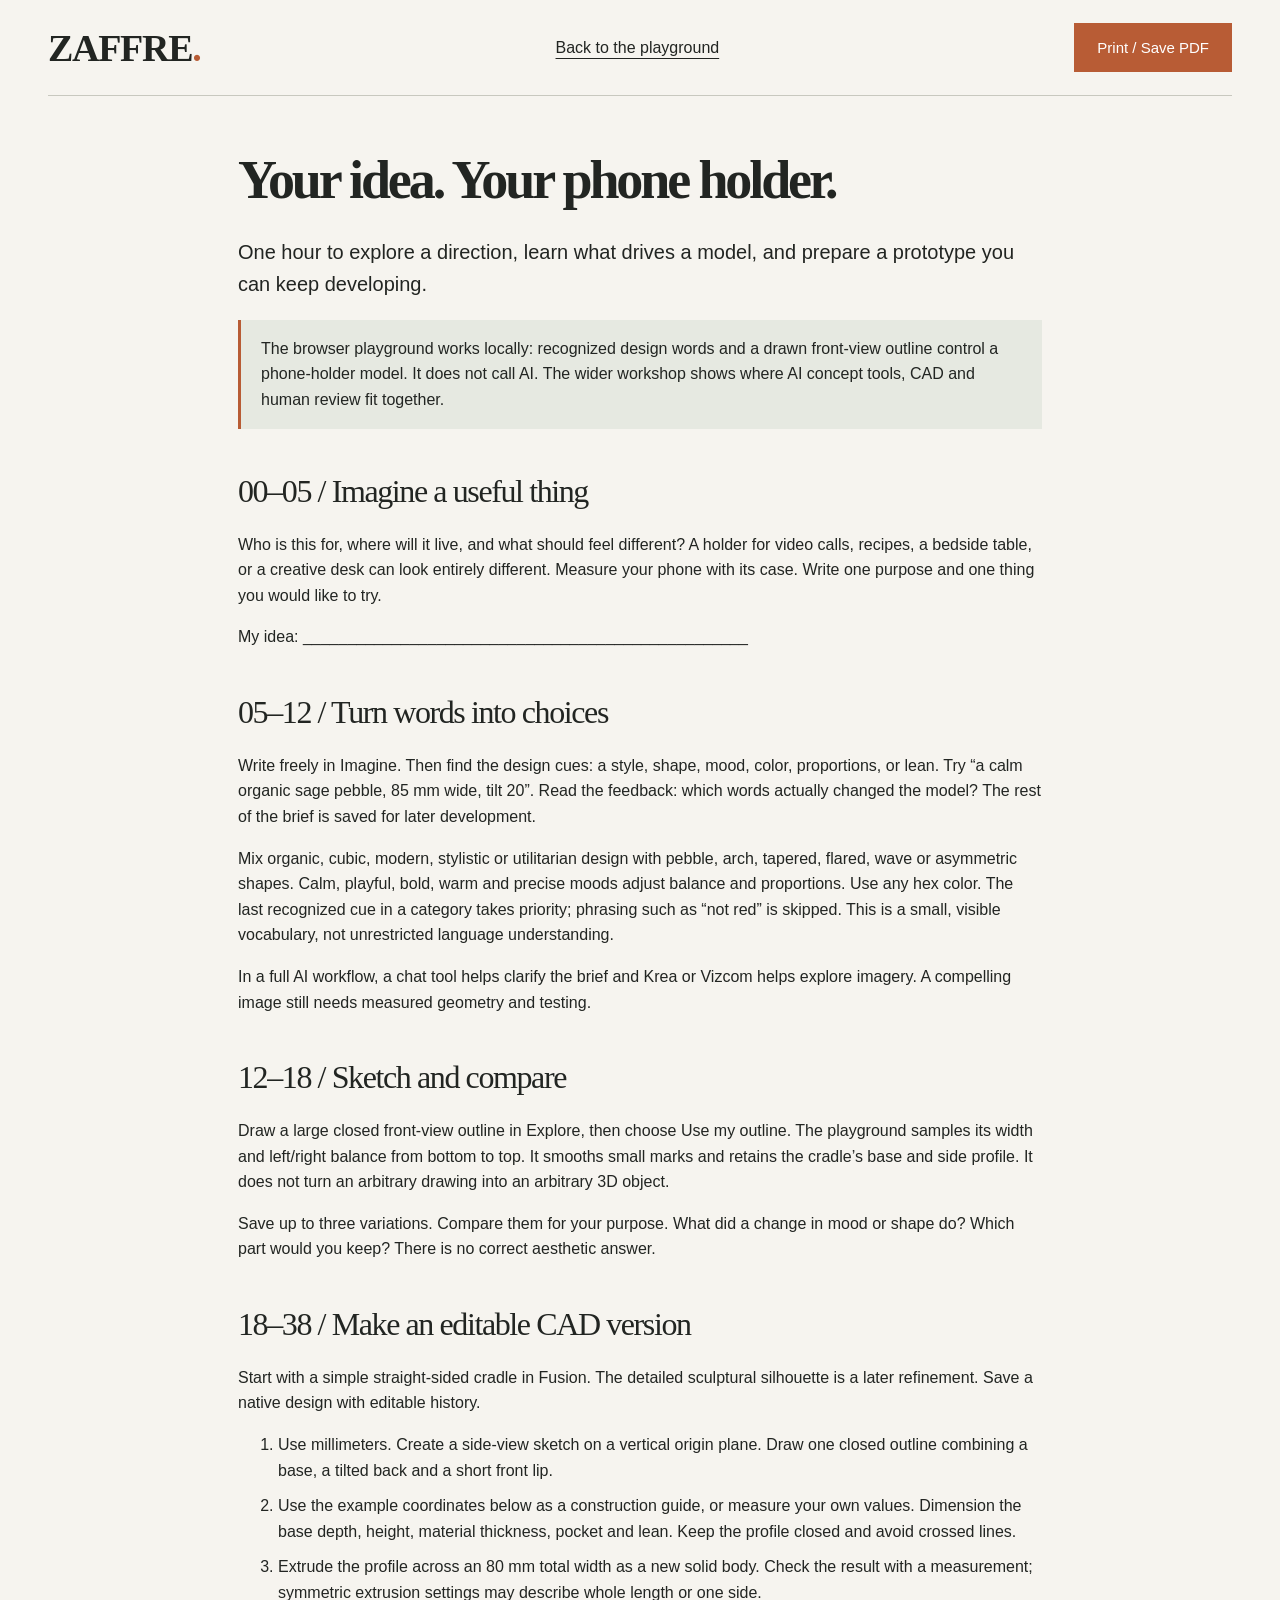
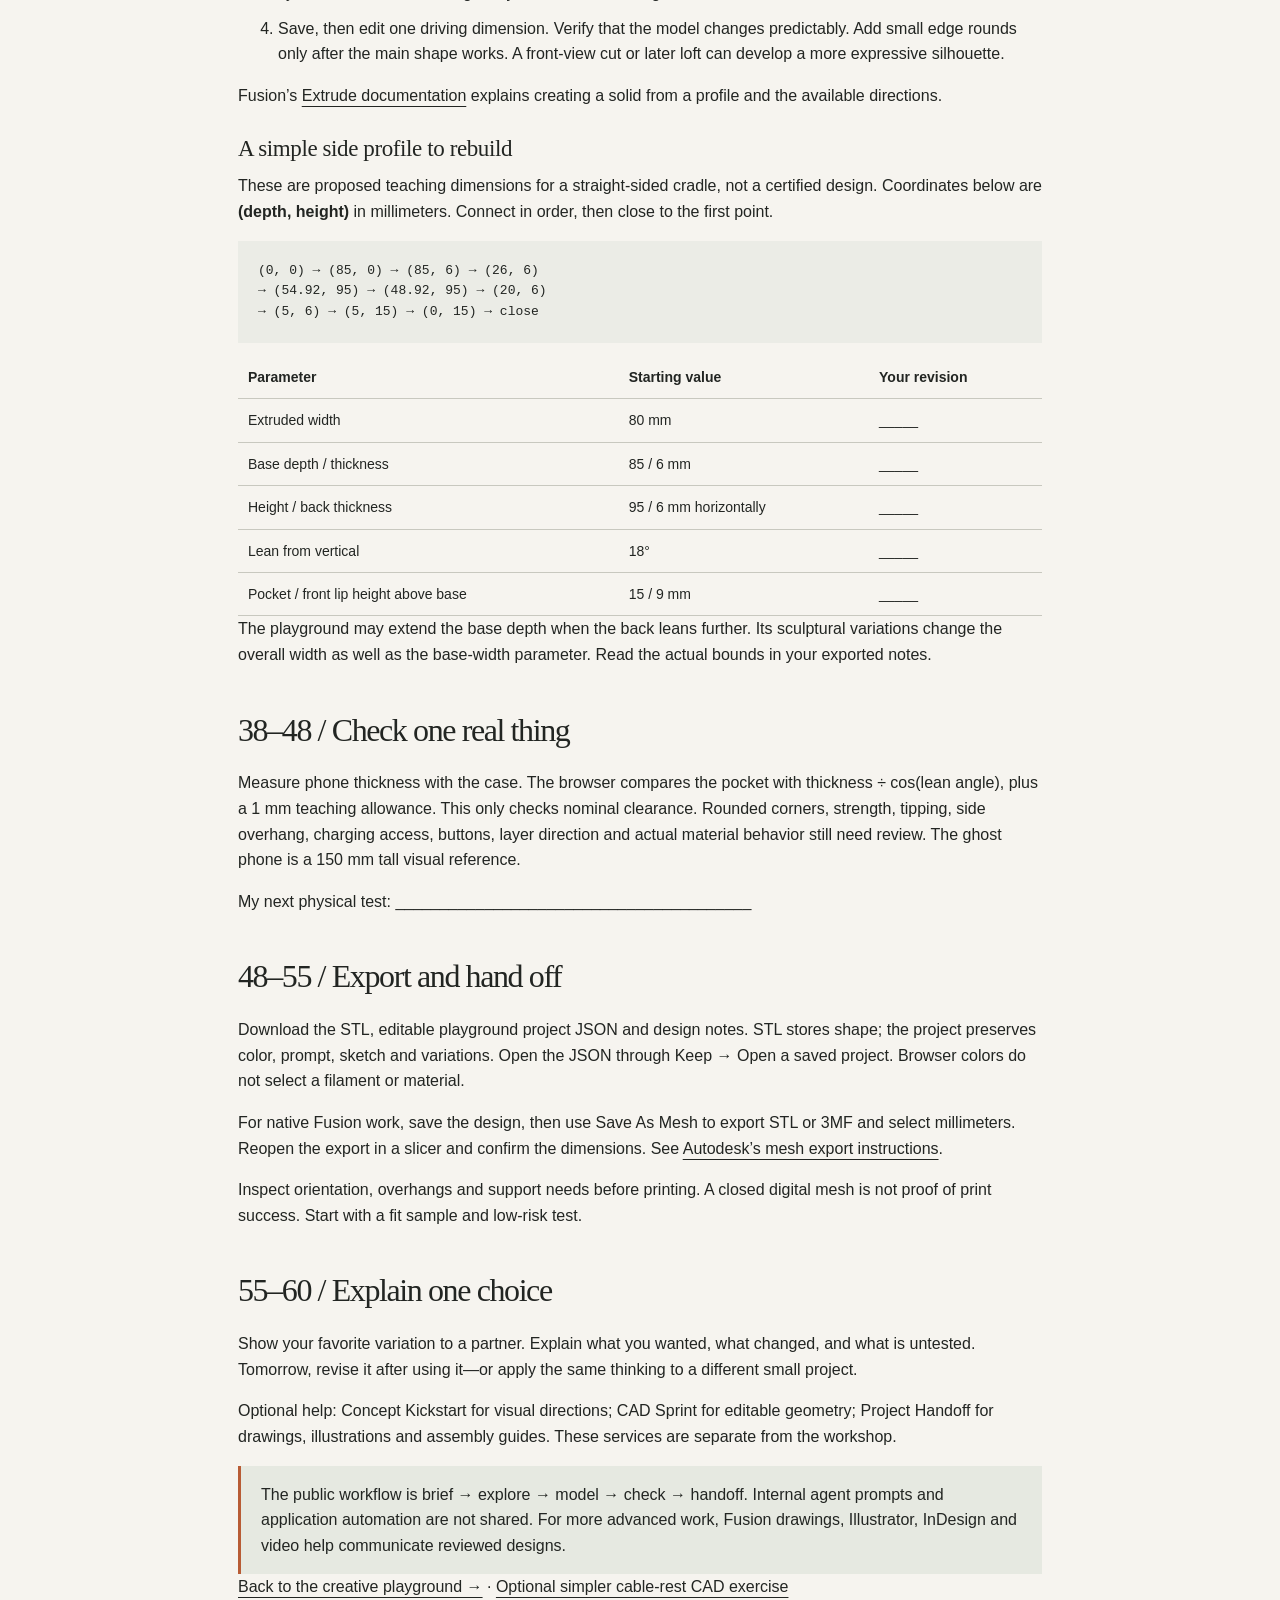
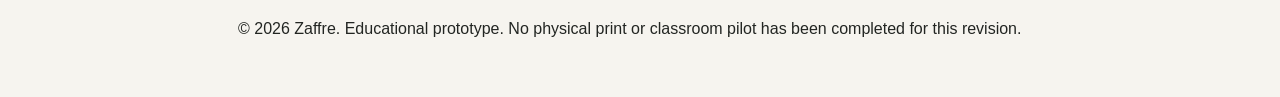
==== phone-holder-guide.html @ 26400d18 "Turn the Zaffre studio into a creative phone-holder playground Replace the cable-rest activity with " ====
<!doctype html><html lang="en"><head><meta charset="utf-8"><meta name="viewport" content="width=device-width,initial-scale=1"><title>Zaffre / Your phone-holder guide</title><link rel="stylesheet" href="styles.css"><link rel="icon" href="favicon.svg"></head><body><header class="site-header wrap"><a class="brand" href="index.html">ZAFFRE<span>.</span></a><a href="studio.html">Back to the playground</a><button class="button" onclick="window.print()">Print / Save PDF</button></header><main class="workbook"><h1>Your idea. Your phone holder.</h1><p class="intro">One hour to explore a direction, learn what drives a model, and prepare a prototype you can keep developing.</p><div class="note">The browser playground works locally: recognized design words and a drawn front-view outline control a phone-holder model. It does not call AI. The wider workshop shows where AI concept tools, CAD and human review fit together.</div>
<h2>00–05 / Imagine a useful thing</h2><p>Who is this for, where will it live, and what should feel different? A holder for video calls, recipes, a bedside table, or a creative desk can look entirely different. Measure your phone with its case. Write one purpose and one thing you would like to try.</p><p>My idea: __________________________________________________</p>
<h2>05–12 / Turn words into choices</h2><p>Write freely in Imagine. Then find the design cues: a style, shape, mood, color, proportions, or lean. Try “a calm organic sage pebble, 85 mm wide, tilt 20”. Read the feedback: which words actually changed the model? The rest of the brief is saved for later development.</p><p>Mix organic, cubic, modern, stylistic or utilitarian design with pebble, arch, tapered, flared, wave or asymmetric shapes. Calm, playful, bold, warm and precise moods adjust balance and proportions. Use any hex color. The last recognized cue in a category takes priority; phrasing such as “not red” is skipped. This is a small, visible vocabulary, not unrestricted language understanding.</p><p>In a full AI workflow, a chat tool helps clarify the brief and Krea or Vizcom helps explore imagery. A compelling image still needs measured geometry and testing.</p>
<h2>12–18 / Sketch and compare</h2><p>Draw a large closed front-view outline in Explore, then choose Use my outline. The playground samples its width and left/right balance from bottom to top. It smooths small marks and retains the cradle’s base and side profile. It does not turn an arbitrary drawing into an arbitrary 3D object.</p><p>Save up to three variations. Compare them for your purpose. What did a change in mood or shape do? Which part would you keep? There is no correct aesthetic answer.</p>
<h2>18–38 / Make an editable CAD version</h2><p>Start with a simple straight-sided cradle in Fusion. The detailed sculptural silhouette is a later refinement. Save a native design with editable history.</p><ol><li>Use millimeters. Create a side-view sketch on a vertical origin plane. Draw one closed outline combining a base, a tilted back and a short front lip.</li><li>Use the example coordinates below as a construction guide, or measure your own values. Dimension the base depth, height, material thickness, pocket and lean. Keep the profile closed and avoid crossed lines.</li><li>Extrude the profile across an 80 mm total width as a new solid body. Check the result with a measurement; symmetric extrusion settings may describe whole length or one side.</li><li>Save, then edit one driving dimension. Verify that the model changes predictably. Add small edge rounds only after the main shape works. A front-view cut or later loft can develop a more expressive silhouette.</li></ol><p>Fusion’s <a href="https://help.autodesk.com/cloudhelp/ENU/Fusion-Model/files/SLD-EXTRUDE-SOLID.htm">Extrude documentation</a> explains creating a solid from a profile and the available directions.</p>
<h3>A simple side profile to rebuild</h3><p>These are proposed teaching dimensions for a straight-sided cradle, not a certified design. Coordinates below are <strong>(depth, height)</strong> in millimeters. Connect in order, then close to the first point.</p><pre>(0, 0) → (85, 0) → (85, 6) → (26, 6)
→ (54.92, 95) → (48.92, 95) → (20, 6)
→ (5, 6) → (5, 15) → (0, 15) → close</pre><table><tr><th>Parameter</th><th>Starting value</th><th>Your revision</th></tr><tr><td>Extruded width</td><td>80 mm</td><td>_____</td></tr><tr><td>Base depth / thickness</td><td>85 / 6 mm</td><td>_____</td></tr><tr><td>Height / back thickness</td><td>95 / 6 mm horizontally</td><td>_____</td></tr><tr><td>Lean from vertical</td><td>18°</td><td>_____</td></tr><tr><td>Pocket / front lip height above base</td><td>15 / 9 mm</td><td>_____</td></tr></table><p>The playground may extend the base depth when the back leans further. Its sculptural variations change the overall width as well as the base-width parameter. Read the actual bounds in your exported notes.</p>
<h2>38–48 / Check one real thing</h2><p>Measure phone thickness with the case. The browser compares the pocket with thickness ÷ cos(lean angle), plus a 1 mm teaching allowance. This only checks nominal clearance. Rounded corners, strength, tipping, side overhang, charging access, buttons, layer direction and actual material behavior still need review. The ghost phone is a 150 mm tall visual reference.</p><p>My next physical test: ________________________________________</p>
<h2>48–55 / Export and hand off</h2><p>Download the STL, editable playground project JSON and design notes. STL stores shape; the project preserves color, prompt, sketch and variations. Open the JSON through Keep → Open a saved project. Browser colors do not select a filament or material.</p><p>For native Fusion work, save the design, then use Save As Mesh to export STL or 3MF and select millimeters. Reopen the export in a slicer and confirm the dimensions. See <a href="https://help.autodesk.com/cloudhelp/ENU/Fusion-Mesh/files/MESH-SAVE-AS-MESH.htm">Autodesk’s mesh export instructions</a>.</p><p>Inspect orientation, overhangs and support needs before printing. A closed digital mesh is not proof of print success. Start with a fit sample and low-risk test.</p>
<h2>55–60 / Explain one choice</h2><p>Show your favorite variation to a partner. Explain what you wanted, what changed, and what is untested. Tomorrow, revise it after using it—or apply the same thinking to a different small project.</p><p>Optional help: Concept Kickstart for visual directions; CAD Sprint for editable geometry; Project Handoff for drawings, illustrations and assembly guides. These services are separate from the workshop.</p><div class="note">The public workflow is brief → explore → model → check → handoff. Internal agent prompts and application automation are not shared. For more advanced work, Fusion drawings, Illustrator, InDesign and video help communicate reviewed designs.</div><p><a href="studio.html">Back to the creative playground →</a> · <a href="workbook.html">Optional simpler cable-rest CAD exercise</a></p><p>© 2026 Zaffre. Educational prototype. No physical print or classroom pilot has been completed for this revision.</p></main></body></html>
---- styles.css ----
:root{--paper:#f6f4ef;--ink:#222522;--copper:#b85c35;--sage:#e6e9e1;--muted:#61655e;--line:#c8c8bf;--serif:Georgia,'Times New Roman',serif;--sans:Arial,Helvetica,sans-serif}*{box-sizing:border-box}html{scroll-behavior:smooth;scroll-padding-top:25px}body{margin:0;background:var(--paper);color:var(--ink);font:16px/1.6 var(--sans)}a{color:inherit;text-underline-offset:5px}button,input,textarea,select{font:inherit}button,a,input,summary,textarea,select{-webkit-tap-highlight-color:transparent}button{cursor:pointer}button:focus-visible,a:focus-visible,summary:focus-visible,input:focus-visible,textarea:focus-visible,select:focus-visible{outline:3px solid var(--copper);outline-offset:5px}button{color:inherit}img,svg{max-width:100%}.wrap{width:min(1320px,calc(100% - 96px));margin-inline:auto}.site-header{display:flex;align-items:center;justify-content:space-between;gap:25px;min-height:96px;border-bottom:1px solid var(--line)}.brand{font:700 38px/1 var(--serif);letter-spacing:-1.3px;text-decoration:none}.brand span{color:var(--copper)}nav{display:flex;gap:38px}nav a{text-decoration:none;font-size:15px}.button{display:inline-flex;gap:22px;align-items:center;justify-content:center;background:var(--copper);border:1px solid var(--copper);color:white;padding:14px 22px;text-decoration:none;line-height:1.3;font-size:15px;min-height:49px;transition:background .15s}.button:hover{background:#984624;border-color:#984624}.button.outline{color:var(--copper);background:transparent}.button.outline:hover{background:#ebe0d7}.actions{display:flex;gap:14px;flex-wrap:wrap}h1,h2,h3,p{margin-top:0}h1,h2,h3{font-family:var(--serif);line-height:1.09}h1{font-size:clamp(48px,5vw,76px);letter-spacing:-3.1px;margin-bottom:26px}h2{font-size:clamp(36px,3.2vw,50px);font-weight:400;letter-spacing:-1.4px;margin-bottom:23px}h3{font-size:25px;font-weight:400;letter-spacing:-.4px;margin-bottom:12px}.hero{display:grid;grid-template-columns:1fr 1.03fr;gap:48px;align-items:center;padding-block:66px 58px}.lead{font-size:19px;line-height:1.6;max-width:52ch}.hero-copy .lead{max-width:40ch;margin-bottom:30px}.meta{font-size:12px;letter-spacing:1.4px;color:var(--muted);margin:24px 0 0}.project-preview{margin:0;background:var(--sage);padding:24px 28px 20px;scroll-margin-top:30px}.diagram-top{display:flex;justify-content:space-between;gap:10px;font-size:10px;letter-spacing:1.2px;color:#5c6459}.project-preview svg{display:block;width:100%;height:auto;min-height:220px}.sliders{display:grid;grid-template-columns:1fr 1fr;gap:28px}.sliders label{display:grid;grid-template-columns:1fr auto;font-size:13px;gap:8px}.sliders output{font-variant-numeric:tabular-nums;color:var(--muted)}input[type=range]{grid-column:1/-1;width:100%;accent-color:var(--copper);height:25px;margin:0}.project-preview figcaption{font-size:12px;margin-top:15px;color:#4b5347}.preview-links{display:flex;justify-content:space-between;gap:10px;margin-top:10px}.text-button{background:transparent;border:0;color:var(--copper);padding:8px 0;font-size:13px;text-decoration:underline;text-underline-offset:4px}.outcomes{border-top:1px solid var(--line);padding-top:34px;padding-bottom:35px}.outcomes h2{font-size:36px}.outcome-grid{display:grid;grid-template-columns:repeat(3,1fr);margin-top:30px}.outcome-grid article{display:flex;gap:21px;padding:0 28px;border-right:1px solid var(--line)}.outcome-grid article:first-child{padding-left:0}.outcome-grid article:last-child{border-right:0;padding-right:0}.outcome-grid p{font-size:15px;color:var(--muted);margin:0}.line-icon{color:var(--copper);font:30px/1.3 var(--serif);padding-top:3px}.section{padding-block:90px}.agenda{display:grid;grid-template-columns:.72fr 1.7fr;gap:72px}.section-intro>p:not(.serif-intro){color:var(--muted);font-size:15px;max-width:30ch}.accent-rule{height:2px;width:42px;background:var(--copper);margin:28px 0}.serif-intro{font-family:var(--serif);font-size:30px;line-height:1.25}.serif-intro.small{font-size:24px;max-width:35ch}.text-link{display:inline-block;font-size:15px;text-decoration:none;border-bottom:1px solid var(--copper);padding-bottom:3px}.agenda-heading,.agenda summary{display:grid;grid-template-columns:70px 1.4fr 1fr;gap:17px}.agenda-heading{font-size:10px;letter-spacing:1.2px;padding:0 27px 15px 0}.agenda details{border-top:1px solid var(--line)}.agenda details:last-child{border-bottom:1px solid var(--line)}summary{list-style:none;cursor:pointer;position:relative;padding:22px 28px 22px 0;line-height:1.35}summary::-webkit-details-marker{display:none}summary:after{content:'+';position:absolute;right:0;top:50%;transform:translateY(-50%);font-size:24px;font-weight:300;color:var(--copper)}details[open]>summary:after{content:'−'}.time{font-size:13px;padding-top:3px;font-variant-numeric:tabular-nums}.row-title{font-family:var(--serif);font-size:20px}.row-output{font-size:13px;align-self:center;color:var(--muted)}.details-body{padding:0 35px 17px 87px;font-size:14px;color:var(--muted)}.details-body p:last-child{margin-bottom:0}.process-band{background:var(--ink);color:var(--paper);padding-block:75px}.process-layout{display:grid;grid-template-columns:.9fr 1.5fr;gap:80px}.process-layout h2{font-size:43px}.light{color:var(--paper)}.process-rail{display:flex;justify-content:space-between;list-style:none;padding:0;margin:0 0 38px;gap:16px}.process-rail li{position:relative;text-align:center;font:20px/1.4 var(--serif);flex:1}.process-rail li:not(:last-child):after{content:'→';position:absolute;right:-17px;top:13px;color:#c7cabc}.process-rail span{display:flex;align-items:center;justify-content:center;width:50px;height:50px;margin:0 auto 12px;border:1px solid #b8c0ad;border-radius:50%;font:12px var(--sans);color:var(--sage)}.responsibilities{display:grid;grid-template-columns:1fr 1fr;gap:25px}.responsibilities>div+div{border-left:1px solid #62685e;padding-left:25px}.responsibilities h3{font:11px/1.5 var(--sans);letter-spacing:1px}.responsibilities ul{list-style:none;padding:0;margin:12px 0 0;font-size:14px;color:#d2d5cd}.responsibilities li{margin-bottom:7px}.process-note{font-size:12px;color:#bdc2b7;margin:25px 0 0}.services>.accent-rule{margin-top:0}.services>.lead{max-width:none;color:var(--muted);font-size:17px}.service-list{margin-top:36px}.service-list details{border-bottom:1px solid var(--line)}.service-list summary{display:grid;grid-template-columns:65px .85fr 1.55fr 80px;gap:28px;align-items:center;padding:26px 0}.service-list summary:after{display:none}.service-number{color:var(--copper);font:38px var(--serif);border-right:1px solid var(--line)}.service-list h3{margin:0;font-size:27px}.service-list summary p{margin:0;font-size:15px}.explore{color:var(--copper);font-size:14px}.explore:after{content:' ↗'}.service-expanded{padding:0 110px 22px 93px;color:var(--muted);font-size:15px;max-width:1000px}.scope-note{text-align:right;color:var(--muted);font-size:12px;margin:18px 0 0}.resource-band{background:var(--sage);padding-block:60px}.resources-layout{display:grid;grid-template-columns:.85fr 1.5fr;gap:60px;align-items:center}.setup-list{display:grid;grid-template-columns:repeat(4,1fr);gap:15px;list-style:none;padding:0;margin:0 0 25px}.setup-list li{border-left:1px solid #bcc4b5;padding-left:18px;font-size:14px;line-height:1.4}.setup-list span{display:block;font:24px var(--serif);color:var(--copper);margin-bottom:10px}.resources-layout p{font-size:14px;color:#50584c}.faq{display:grid;grid-template-columns:.85fr 1.5fr;gap:60px}.faq .accent-rule{margin-top:0}.faq details{border-bottom:1px solid var(--line);font-size:15px}.faq summary{padding-block:19px}.faq details p{color:var(--muted);font-size:14px;padding-right:30px}.footer{background:var(--ink);color:var(--paper);padding:55px 0 20px}.footer-layout{display:flex;justify-content:space-between;gap:50px}.footer h2{font-size:34px}.footer-layout>div+div{border-left:1px solid #64685d;padding-left:60px;min-width:240px}.footer p{font-size:14px;color:#c1c6ba;margin-top:16px}.footer a:not(.brand){font-size:13px}.footer-small{display:flex;justify-content:space-between;gap:20px;border-top:1px solid #51574d;margin-top:45px;padding-top:17px;font-size:11px;color:#b9bfb2}.footer-small a{font-size:11px!important}dialog{color:var(--ink);background:var(--paper);border:1px solid var(--line);padding:42px;width:min(650px,calc(100% - 32px));max-height:90vh;overflow:auto}dialog::backdrop{background:rgb(24 29 22 / .65)}dialog h2{font-size:36px;padding-right:28px}dialog>p{font-size:14px;color:var(--muted)}.close{position:absolute;right:15px;top:8px;border:0;background:none;font-size:34px}form label{display:block;margin-bottom:16px;font-size:13px}form input,form select,form textarea{display:block;width:100%;margin-top:7px;border:1px solid #aeb5a8;background:#fff;padding:10px 12px;color:var(--ink);border-radius:0}form textarea{resize:vertical}.form-pair{display:grid;grid-template-columns:1fr 1fr;gap:18px}#inquiry-status{font-size:13px;margin:16px 0 0}.skip{position:fixed;left:15px;top:-70px;z-index:100;background:var(--ink);color:#fff;padding:12px}.skip:focus{top:12px}.sr-only{position:absolute;width:1px;height:1px;padding:0;margin:-1px;overflow:hidden;clip:rect(0,0,0,0);white-space:nowrap;border:0}.modal-open{overflow:hidden}.workbook{max-width:860px;margin:55px auto;padding:0 28px}.workbook h1{font-size:54px}.workbook h2{font-size:32px;margin-top:45px}.workbook h3{font-size:23px;margin-top:28px}.workbook .intro{font-size:20px}.workbook li{margin-bottom:10px}.workbook table{border-collapse:collapse;width:100%;font-size:14px}.workbook th,.workbook td{text-align:left;border-bottom:1px solid var(--line);padding:10px}.workbook .note{border-left:3px solid var(--copper);padding:16px 20px;background:var(--sage)}.workbook code,.workbook pre{font:13px/1.6 Consolas,monospace;background:#ebece6}.workbook pre{padding:20px;white-space:pre-wrap}.workbook .checklist{list-style:none;padding:0}.workbook .checklist input{margin-right:10px;accent-color:var(--copper)}.workbook .write-line{border-bottom:1px solid var(--line);min-height:45px}.workbook .source-list{font-size:13px;overflow-wrap:anywhere}
@media(min-width:1550px){.hero{gap:65px}}@media(max-width:1100px){.wrap{width:calc(100% - 56px)}.hero{gap:30px;padding-top:45px}h1{font-size:56px}.project-preview{padding:20px}.agenda{gap:35px;grid-template-columns:.65fr 1.6fr}.agenda summary,.agenda-heading{grid-template-columns:59px 1.4fr .9fr;gap:12px}.details-body{padding-left:71px}.process-layout{gap:40px}.service-list summary{grid-template-columns:50px .8fr 1.2fr 60px;gap:20px}.resources-layout,.faq{gap:35px}.outcome-grid article{padding-inline:20px;gap:14px}.outcome-grid h3{font-size:22px}}@media(max-width:780px){.wrap{width:calc(100% - 40px)}.site-header{min-height:80px;flex-wrap:wrap;gap:15px;padding-block:18px}.brand{font-size:31px}.site-header nav{order:3;width:100%;justify-content:space-between;gap:15px;border-top:1px solid var(--line);padding-top:14px}.site-header>.button{padding:11px 14px;font-size:12px;min-height:40px;gap:10px}nav a{font-size:13px}.hero{grid-template-columns:1fr;gap:32px;padding-top:40px;padding-bottom:36px}h1{font-size:52px;letter-spacing:-2px}.desktop-break{display:none}.hero-copy .lead{font-size:17px;max-width:42ch}.hero .actions .button{padding:13px 18px;font-size:13px;gap:14px}.meta{font-size:10px;letter-spacing:.8px}.project-preview{padding:22px}.project-preview svg{min-height:0}.outcomes h2{font-size:32px}.outcome-grid{grid-template-columns:1fr;margin-top:24px}.outcome-grid article,.outcome-grid article:first-child,.outcome-grid article:last-child{border:0;border-top:1px solid var(--line);padding:22px 0}.outcome-grid article:last-child{padding-bottom:0}.section{padding-block:55px}.agenda{grid-template-columns:1fr;gap:30px}.section-intro h2 br,.serif-intro br{display:none}.section-intro>p:not(.serif-intro){max-width:45ch}.section-intro h2{font-size:38px}.serif-intro{font-size:25px}.accent-rule{margin-block:20px}.agenda-heading{display:none}.agenda summary{grid-template-columns:60px 1fr;gap:5px 12px;padding-block:19px}.row-title{font-size:20px}.row-output{grid-column:2}.details-body{padding-left:72px;font-size:13px}.process-band{padding-block:50px}.process-layout{grid-template-columns:1fr;gap:35px}.process-layout h2{font-size:37px}.process-rail{gap:10px}.process-rail li{font-size:15px}.process-rail li:not(:last-child):after{right:-13px;font-size:15px}.process-rail span{width:42px;height:42px}.responsibilities{gap:16px}.responsibilities>div+div{padding-left:16px}.responsibilities li{font-size:12px}.services h2{font-size:37px}.service-list summary{grid-template-columns:40px 1fr 65px;gap:12px}.service-list h3{font-size:25px}.service-list summary p{grid-column:2/4;font-size:14px}.service-number{grid-row:1/3;align-self:start;font-size:32px;border:0}.explore{grid-column:3;grid-row:1;font-size:12px}.service-expanded{padding:0 0 20px 52px;font-size:14px}.resources-layout,.faq{grid-template-columns:1fr;gap:22px}.resources-layout h2{font-size:37px}.resources-layout h2 br{display:none}.setup-list{grid-template-columns:repeat(2,1fr);gap:23px}.resource-band{padding-block:45px}.resources-layout .actions{gap:12px}.resources-layout .button{font-size:13px;padding:13px 16px}.footer-layout{flex-direction:column;gap:35px}.footer-layout>div+div{border-left:0;border-top:1px solid #51574d;padding:25px 0 0}.footer h2{font-size:31px}.footer-small{flex-direction:column;gap:8px;margin-top:30px}dialog{padding:30px 22px}dialog h2{font-size:30px}.form-pair{grid-template-columns:1fr;gap:0}.workbook{margin-top:35px;padding-inline:20px}.workbook h1{font-size:42px}.workbook table{font-size:12px}.workbook th,.workbook td{padding:8px 5px}}
@media(prefers-reduced-motion:reduce){html{scroll-behavior:auto}*{transition:none!important}}@media print{.site-header,footer,.print-hide{display:none!important}.workbook{margin:0;max-width:none;padding:0}body{background:white;color:black;font-size:11pt}.workbook h1{font-size:28pt}.workbook h2{font-size:20pt;break-after:avoid}.workbook h3{break-after:avoid}.workbook p,.workbook li{orphans:3;widows:3}.workbook .note,table,pre{break-inside:avoid}a{color:black}button{display:none}}
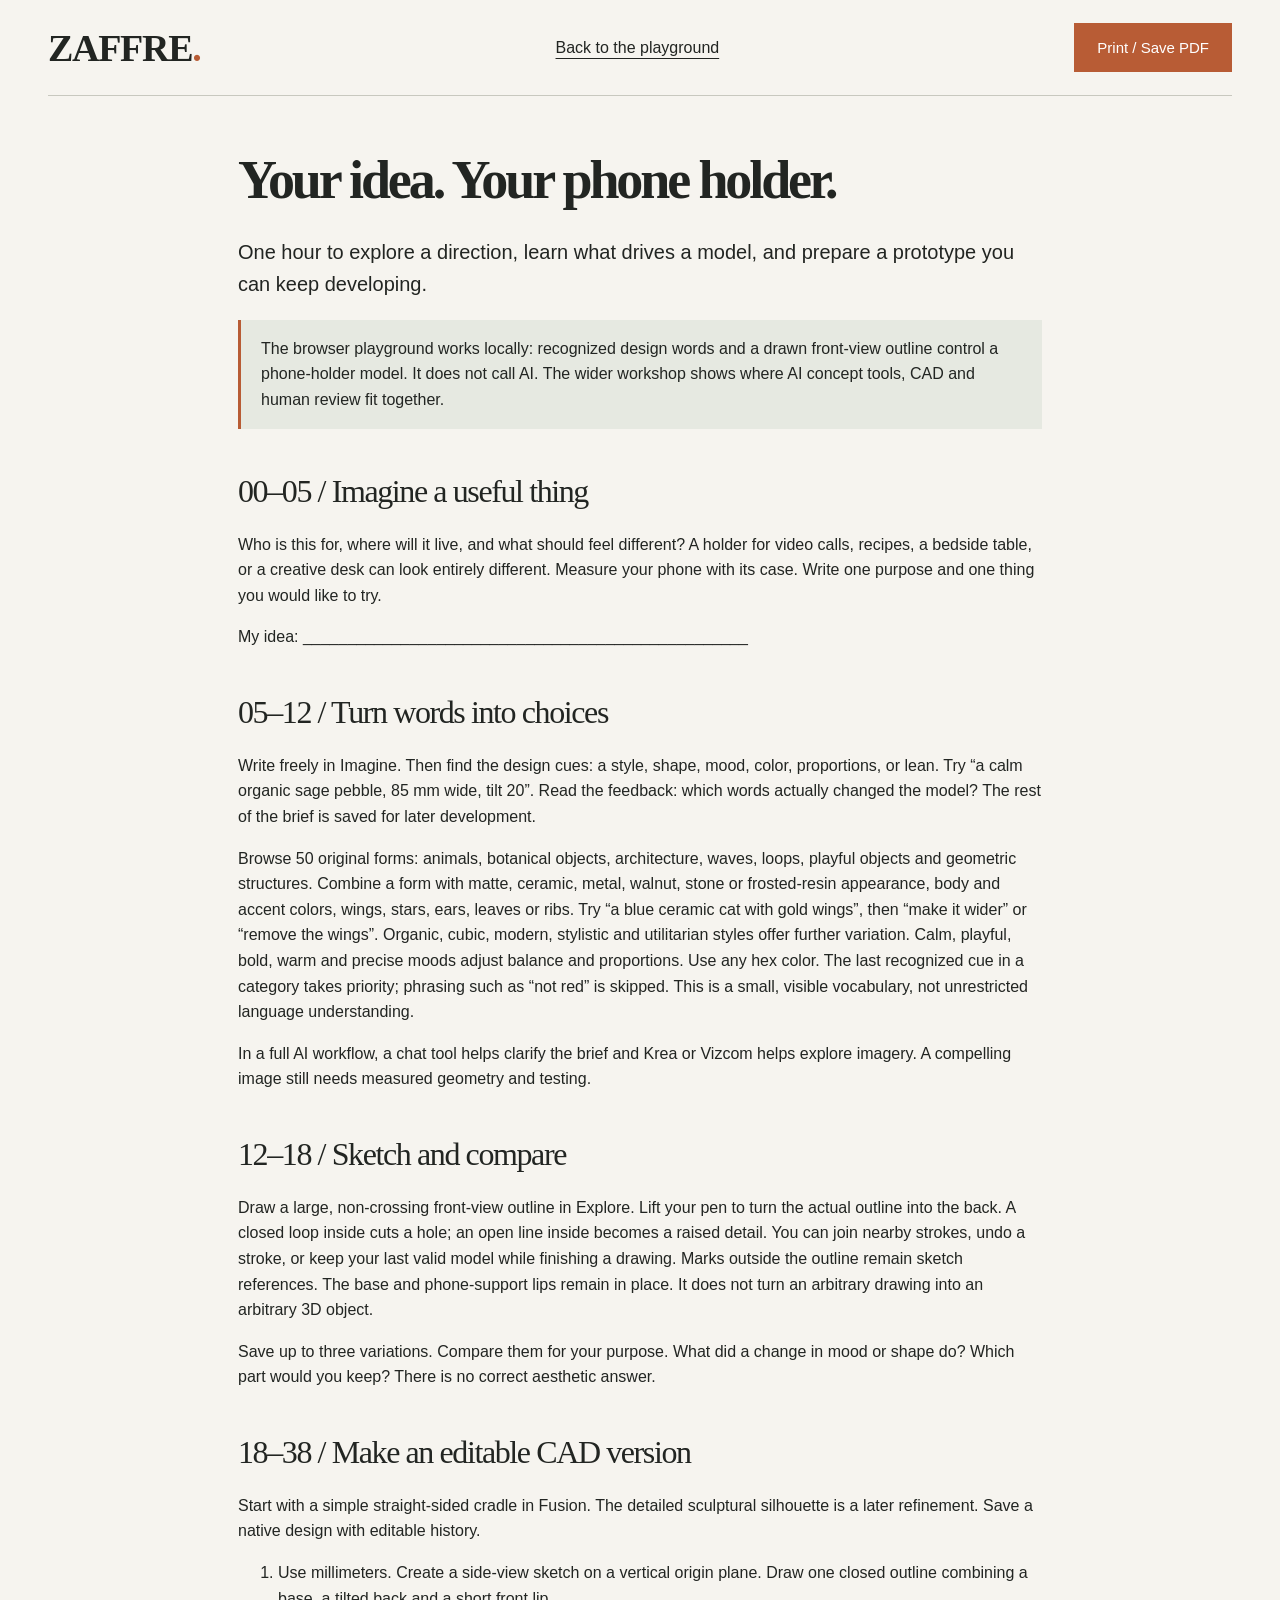
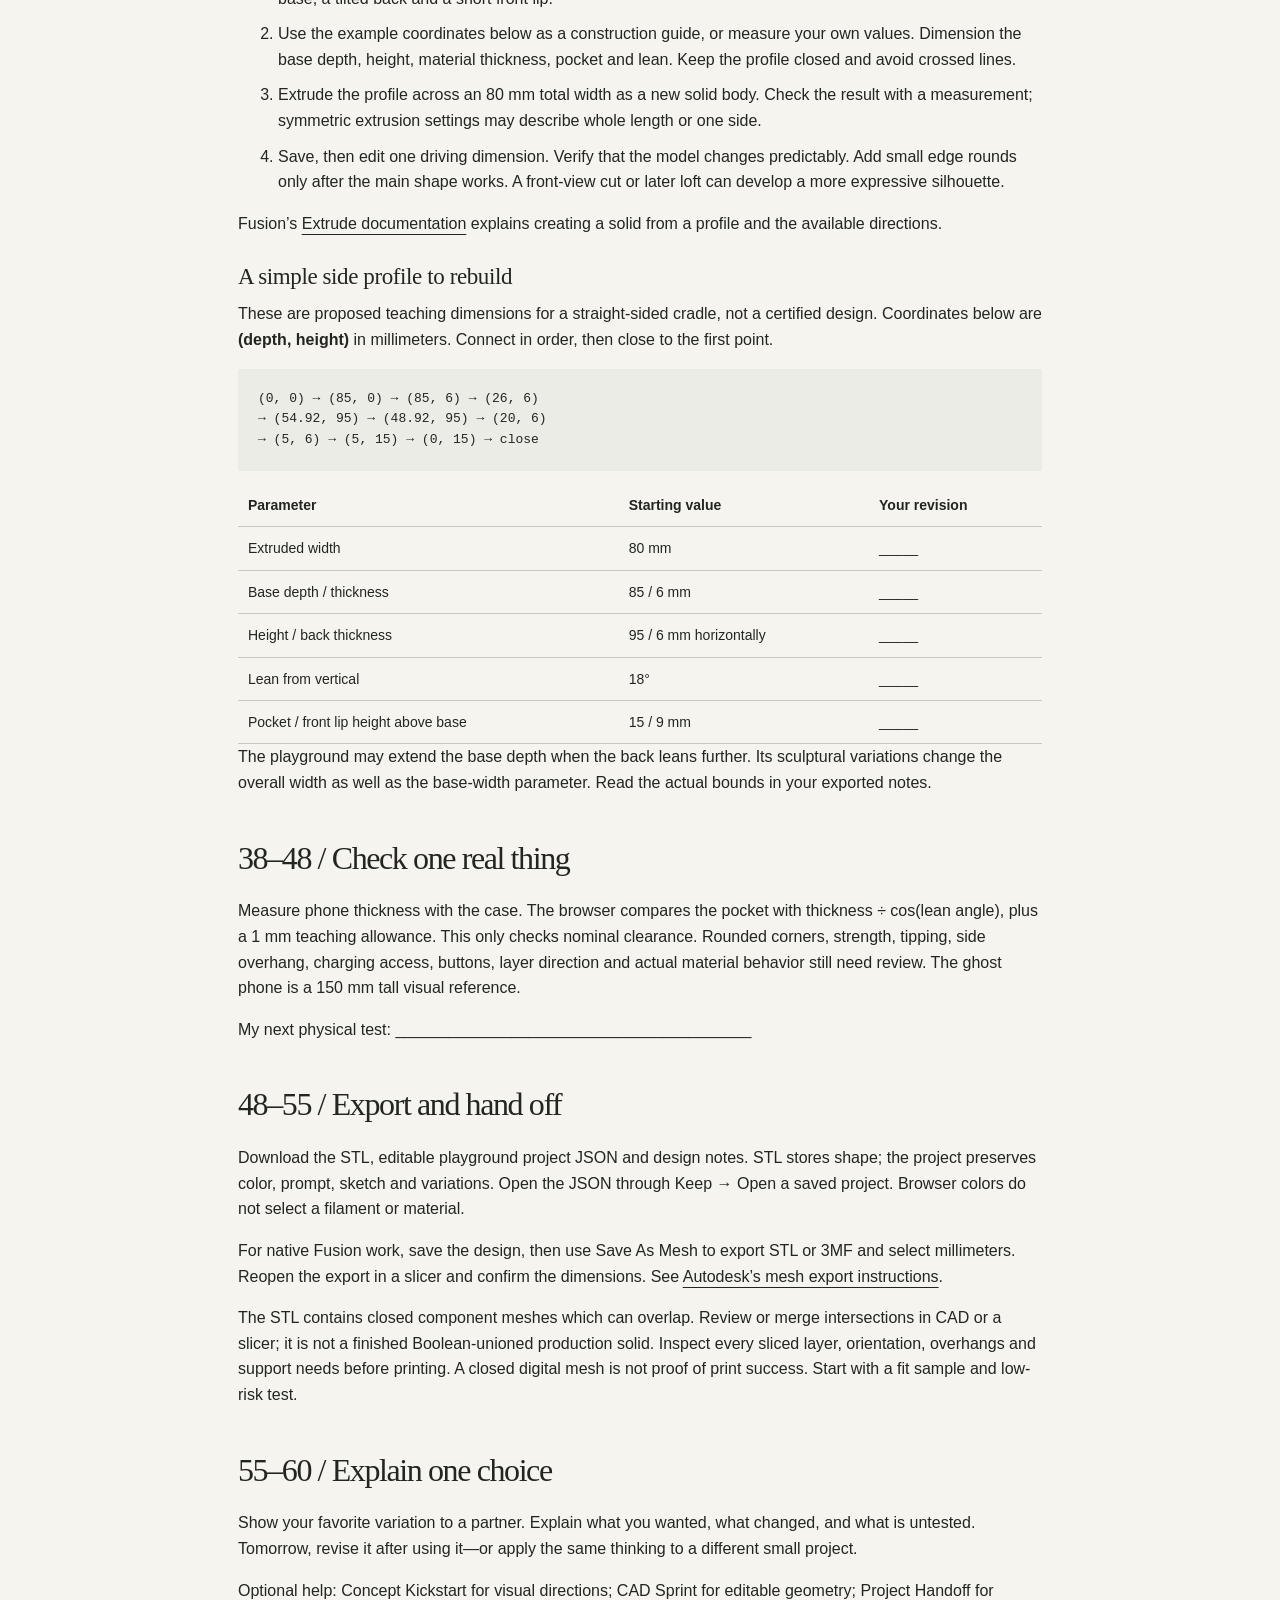
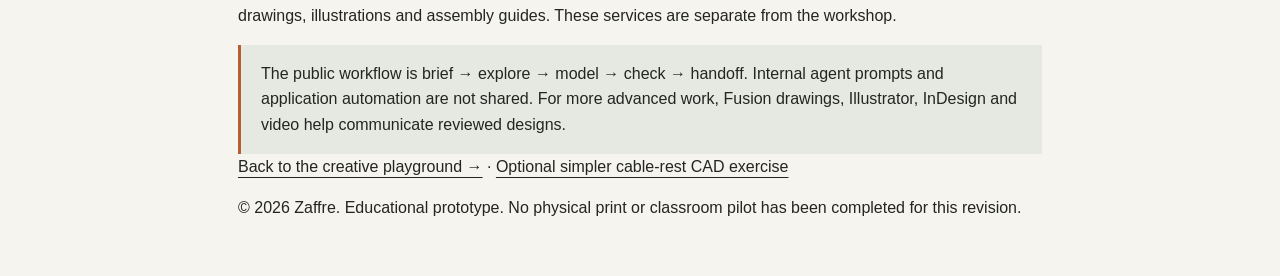
==== commit 812a8443: "Expand Zaffre studio to 50 forms, responsive prompts and real sketch geometry Add fifty original pho" ====
--- a/phone-holder-guide.html
+++ b/phone-holder-guide.html
@@ -1,11 +1,11 @@
-<!doctype html><html lang="en"><head><meta charset="utf-8"><meta name="viewport" content="width=device-width,initial-scale=1"><title>Zaffre / Your phone-holder guide</title><link rel="stylesheet" href="styles.css"><link rel="icon" href="favicon.svg"></head><body><header class="site-header wrap"><a class="brand" href="index.html">ZAFFRE<span>.</span></a><a href="studio.html">Back to the playground</a><button class="button" onclick="window.print()">Print / Save PDF</button></header><main class="workbook"><h1>Your idea. Your phone holder.</h1><p class="intro">One hour to explore a direction, learn what drives a model, and prepare a prototype you can keep developing.</p><div class="note">The browser playground works locally: recognized design words and a drawn front-view outline control a phone-holder model. It does not call AI. The wider workshop shows where AI concept tools, CAD and human review fit together.</div>
-<h2>00–05 / Imagine a useful thing</h2><p>Who is this for, where will it live, and what should feel different? A holder for video calls, recipes, a bedside table, or a creative desk can look entirely different. Measure your phone with its case. Write one purpose and one thing you would like to try.</p><p>My idea: __________________________________________________</p>
-<h2>05–12 / Turn words into choices</h2><p>Write freely in Imagine. Then find the design cues: a style, shape, mood, color, proportions, or lean. Try “a calm organic sage pebble, 85 mm wide, tilt 20”. Read the feedback: which words actually changed the model? The rest of the brief is saved for later development.</p><p>Mix organic, cubic, modern, stylistic or utilitarian design with pebble, arch, tapered, flared, wave or asymmetric shapes. Calm, playful, bold, warm and precise moods adjust balance and proportions. Use any hex color. The last recognized cue in a category takes priority; phrasing such as “not red” is skipped. This is a small, visible vocabulary, not unrestricted language understanding.</p><p>In a full AI workflow, a chat tool helps clarify the brief and Krea or Vizcom helps explore imagery. A compelling image still needs measured geometry and testing.</p>
-<h2>12–18 / Sketch and compare</h2><p>Draw a large closed front-view outline in Explore, then choose Use my outline. The playground samples its width and left/right balance from bottom to top. It smooths small marks and retains the cradle’s base and side profile. It does not turn an arbitrary drawing into an arbitrary 3D object.</p><p>Save up to three variations. Compare them for your purpose. What did a change in mood or shape do? Which part would you keep? There is no correct aesthetic answer.</p>
-<h2>18–38 / Make an editable CAD version</h2><p>Start with a simple straight-sided cradle in Fusion. The detailed sculptural silhouette is a later refinement. Save a native design with editable history.</p><ol><li>Use millimeters. Create a side-view sketch on a vertical origin plane. Draw one closed outline combining a base, a tilted back and a short front lip.</li><li>Use the example coordinates below as a construction guide, or measure your own values. Dimension the base depth, height, material thickness, pocket and lean. Keep the profile closed and avoid crossed lines.</li><li>Extrude the profile across an 80 mm total width as a new solid body. Check the result with a measurement; symmetric extrusion settings may describe whole length or one side.</li><li>Save, then edit one driving dimension. Verify that the model changes predictably. Add small edge rounds only after the main shape works. A front-view cut or later loft can develop a more expressive silhouette.</li></ol><p>Fusion’s <a href="https://help.autodesk.com/cloudhelp/ENU/Fusion-Model/files/SLD-EXTRUDE-SOLID.htm">Extrude documentation</a> explains creating a solid from a profile and the available directions.</p>
-<h3>A simple side profile to rebuild</h3><p>These are proposed teaching dimensions for a straight-sided cradle, not a certified design. Coordinates below are <strong>(depth, height)</strong> in millimeters. Connect in order, then close to the first point.</p><pre>(0, 0) → (85, 0) → (85, 6) → (26, 6)
-→ (54.92, 95) → (48.92, 95) → (20, 6)
-→ (5, 6) → (5, 15) → (0, 15) → close</pre><table><tr><th>Parameter</th><th>Starting value</th><th>Your revision</th></tr><tr><td>Extruded width</td><td>80 mm</td><td>_____</td></tr><tr><td>Base depth / thickness</td><td>85 / 6 mm</td><td>_____</td></tr><tr><td>Height / back thickness</td><td>95 / 6 mm horizontally</td><td>_____</td></tr><tr><td>Lean from vertical</td><td>18°</td><td>_____</td></tr><tr><td>Pocket / front lip height above base</td><td>15 / 9 mm</td><td>_____</td></tr></table><p>The playground may extend the base depth when the back leans further. Its sculptural variations change the overall width as well as the base-width parameter. Read the actual bounds in your exported notes.</p>
-<h2>38–48 / Check one real thing</h2><p>Measure phone thickness with the case. The browser compares the pocket with thickness ÷ cos(lean angle), plus a 1 mm teaching allowance. This only checks nominal clearance. Rounded corners, strength, tipping, side overhang, charging access, buttons, layer direction and actual material behavior still need review. The ghost phone is a 150 mm tall visual reference.</p><p>My next physical test: ________________________________________</p>
-<h2>48–55 / Export and hand off</h2><p>Download the STL, editable playground project JSON and design notes. STL stores shape; the project preserves color, prompt, sketch and variations. Open the JSON through Keep → Open a saved project. Browser colors do not select a filament or material.</p><p>For native Fusion work, save the design, then use Save As Mesh to export STL or 3MF and select millimeters. Reopen the export in a slicer and confirm the dimensions. See <a href="https://help.autodesk.com/cloudhelp/ENU/Fusion-Mesh/files/MESH-SAVE-AS-MESH.htm">Autodesk’s mesh export instructions</a>.</p><p>Inspect orientation, overhangs and support needs before printing. A closed digital mesh is not proof of print success. Start with a fit sample and low-risk test.</p>
-<h2>55–60 / Explain one choice</h2><p>Show your favorite variation to a partner. Explain what you wanted, what changed, and what is untested. Tomorrow, revise it after using it—or apply the same thinking to a different small project.</p><p>Optional help: Concept Kickstart for visual directions; CAD Sprint for editable geometry; Project Handoff for drawings, illustrations and assembly guides. These services are separate from the workshop.</p><div class="note">The public workflow is brief → explore → model → check → handoff. Internal agent prompts and application automation are not shared. For more advanced work, Fusion drawings, Illustrator, InDesign and video help communicate reviewed designs.</div><p><a href="studio.html">Back to the creative playground →</a> · <a href="workbook.html">Optional simpler cable-rest CAD exercise</a></p><p>© 2026 Zaffre. Educational prototype. No physical print or classroom pilot has been completed for this revision.</p></main></body></html>
+<!doctype html><html lang="en"><head><meta charset="utf-8"><meta name="viewport" content="width=device-width,initial-scale=1"><title>Zaffre / Your phone-holder guide</title><link rel="stylesheet" href="styles.css"><link rel="icon" href="favicon.svg"></head><body><header class="site-header wrap"><a class="brand" href="index.html">ZAFFRE<span>.</span></a><a href="studio.html">Back to the playground</a><button class="button" onclick="window.print()">Print / Save PDF</button></header><main class="workbook"><h1>Your idea. Your phone holder.</h1><p class="intro">One hour to explore a direction, learn what drives a model, and prepare a prototype you can keep developing.</p><div class="note">The browser playground works locally: recognized design words and a drawn front-view outline control a phone-holder model. It does not call AI. The wider workshop shows where AI concept tools, CAD and human review fit together.</div>
+<h2>00–05 / Imagine a useful thing</h2><p>Who is this for, where will it live, and what should feel different? A holder for video calls, recipes, a bedside table, or a creative desk can look entirely different. Measure your phone with its case. Write one purpose and one thing you would like to try.</p><p>My idea: __________________________________________________</p>
+<h2>05–12 / Turn words into choices</h2><p>Write freely in Imagine. Then find the design cues: a style, shape, mood, color, proportions, or lean. Try “a calm organic sage pebble, 85 mm wide, tilt 20”. Read the feedback: which words actually changed the model? The rest of the brief is saved for later development.</p><p>Browse 50 original forms: animals, botanical objects, architecture, waves, loops, playful objects and geometric structures. Combine a form with matte, ceramic, metal, walnut, stone or frosted-resin appearance, body and accent colors, wings, stars, ears, leaves or ribs. Try “a blue ceramic cat with gold wings”, then “make it wider” or “remove the wings”. Organic, cubic, modern, stylistic and utilitarian styles offer further variation. Calm, playful, bold, warm and precise moods adjust balance and proportions. Use any hex color. The last recognized cue in a category takes priority; phrasing such as “not red” is skipped. This is a small, visible vocabulary, not unrestricted language understanding.</p><p>In a full AI workflow, a chat tool helps clarify the brief and Krea or Vizcom helps explore imagery. A compelling image still needs measured geometry and testing.</p>
+<h2>12–18 / Sketch and compare</h2><p>Draw a large, non-crossing front-view outline in Explore. Lift your pen to turn the actual outline into the back. A closed loop inside cuts a hole; an open line inside becomes a raised detail. You can join nearby strokes, undo a stroke, or keep your last valid model while finishing a drawing. Marks outside the outline remain sketch references. The base and phone-support lips remain in place. It does not turn an arbitrary drawing into an arbitrary 3D object.</p><p>Save up to three variations. Compare them for your purpose. What did a change in mood or shape do? Which part would you keep? There is no correct aesthetic answer.</p>
+<h2>18–38 / Make an editable CAD version</h2><p>Start with a simple straight-sided cradle in Fusion. The detailed sculptural silhouette is a later refinement. Save a native design with editable history.</p><ol><li>Use millimeters. Create a side-view sketch on a vertical origin plane. Draw one closed outline combining a base, a tilted back and a short front lip.</li><li>Use the example coordinates below as a construction guide, or measure your own values. Dimension the base depth, height, material thickness, pocket and lean. Keep the profile closed and avoid crossed lines.</li><li>Extrude the profile across an 80 mm total width as a new solid body. Check the result with a measurement; symmetric extrusion settings may describe whole length or one side.</li><li>Save, then edit one driving dimension. Verify that the model changes predictably. Add small edge rounds only after the main shape works. A front-view cut or later loft can develop a more expressive silhouette.</li></ol><p>Fusion’s <a href="https://help.autodesk.com/cloudhelp/ENU/Fusion-Model/files/SLD-EXTRUDE-SOLID.htm">Extrude documentation</a> explains creating a solid from a profile and the available directions.</p>
+<h3>A simple side profile to rebuild</h3><p>These are proposed teaching dimensions for a straight-sided cradle, not a certified design. Coordinates below are <strong>(depth, height)</strong> in millimeters. Connect in order, then close to the first point.</p><pre>(0, 0) → (85, 0) → (85, 6) → (26, 6)
+→ (54.92, 95) → (48.92, 95) → (20, 6)
+→ (5, 6) → (5, 15) → (0, 15) → close</pre><table><tr><th>Parameter</th><th>Starting value</th><th>Your revision</th></tr><tr><td>Extruded width</td><td>80 mm</td><td>_____</td></tr><tr><td>Base depth / thickness</td><td>85 / 6 mm</td><td>_____</td></tr><tr><td>Height / back thickness</td><td>95 / 6 mm horizontally</td><td>_____</td></tr><tr><td>Lean from vertical</td><td>18°</td><td>_____</td></tr><tr><td>Pocket / front lip height above base</td><td>15 / 9 mm</td><td>_____</td></tr></table><p>The playground may extend the base depth when the back leans further. Its sculptural variations change the overall width as well as the base-width parameter. Read the actual bounds in your exported notes.</p>
+<h2>38–48 / Check one real thing</h2><p>Measure phone thickness with the case. The browser compares the pocket with thickness ÷ cos(lean angle), plus a 1 mm teaching allowance. This only checks nominal clearance. Rounded corners, strength, tipping, side overhang, charging access, buttons, layer direction and actual material behavior still need review. The ghost phone is a 150 mm tall visual reference.</p><p>My next physical test: ________________________________________</p>
+<h2>48–55 / Export and hand off</h2><p>Download the STL, editable playground project JSON and design notes. STL stores shape; the project preserves color, prompt, sketch and variations. Open the JSON through Keep → Open a saved project. Browser colors do not select a filament or material.</p><p>For native Fusion work, save the design, then use Save As Mesh to export STL or 3MF and select millimeters. Reopen the export in a slicer and confirm the dimensions. See <a href="https://help.autodesk.com/cloudhelp/ENU/Fusion-Mesh/files/MESH-SAVE-AS-MESH.htm">Autodesk’s mesh export instructions</a>.</p><p>The STL contains closed component meshes which can overlap. Review or merge intersections in CAD or a slicer; it is not a finished Boolean-unioned production solid. Inspect every sliced layer, orientation, overhangs and support needs before printing. A closed digital mesh is not proof of print success. Start with a fit sample and low-risk test.</p>
+<h2>55–60 / Explain one choice</h2><p>Show your favorite variation to a partner. Explain what you wanted, what changed, and what is untested. Tomorrow, revise it after using it—or apply the same thinking to a different small project.</p><p>Optional help: Concept Kickstart for visual directions; CAD Sprint for editable geometry; Project Handoff for drawings, illustrations and assembly guides. These services are separate from the workshop.</p><div class="note">The public workflow is brief → explore → model → check → handoff. Internal agent prompts and application automation are not shared. For more advanced work, Fusion drawings, Illustrator, InDesign and video help communicate reviewed designs.</div><p><a href="studio.html">Back to the creative playground →</a> · <a href="workbook.html">Optional simpler cable-rest CAD exercise</a></p><p>© 2026 Zaffre. Educational prototype. No physical print or classroom pilot has been completed for this revision.</p></main></body></html>
